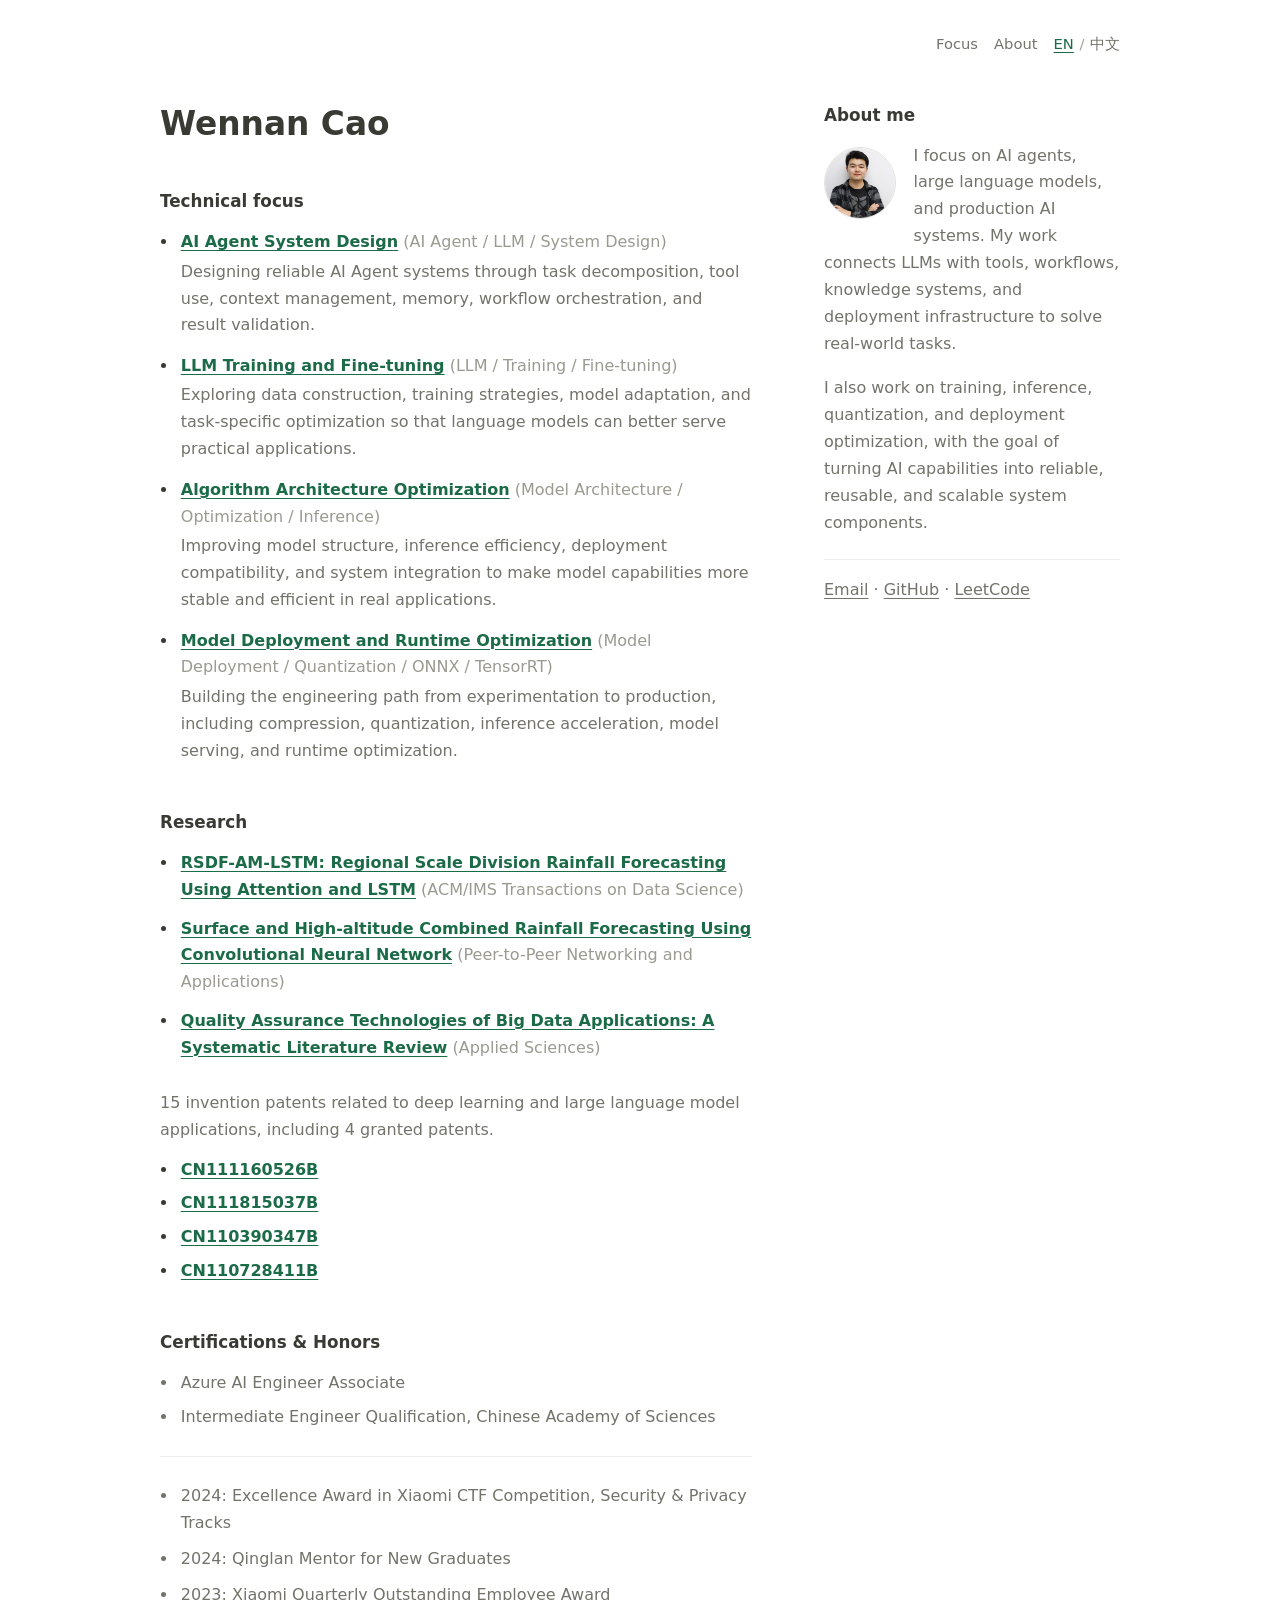
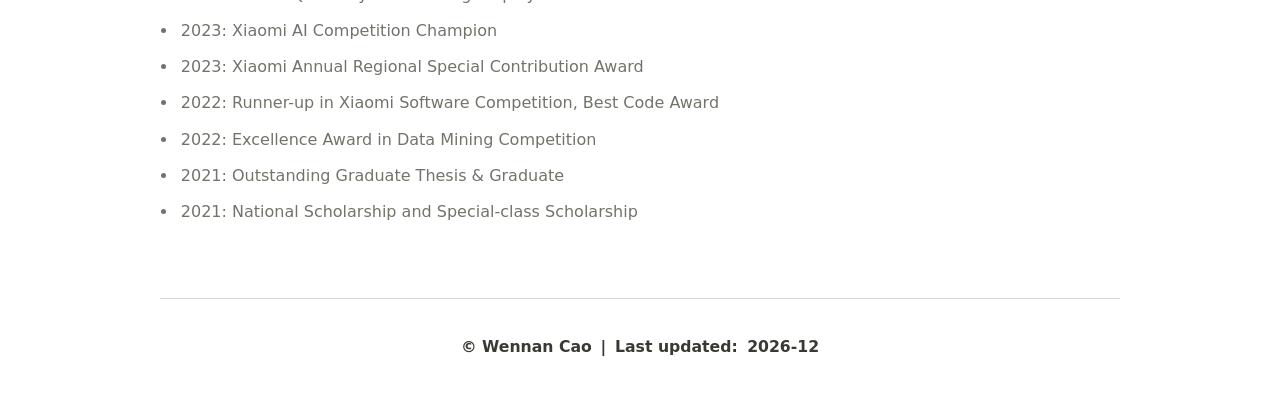
==== index.html @ 6ce7d452 "Refine CTF honor wording" ====
<!doctype html>
<html lang="en">
  <head>
    <meta charset="utf-8" />
    <meta name="viewport" content="width=device-width, initial-scale=1" />
    <meta
      name="description"
      content="Personal website of Wennan Cao, focusing on AI Agent systems, LLM training, algorithm architecture optimization, model deployment, research, patents, certifications, honors, and AI engineering."
    />
    <meta
      name="keywords"
      content="Wennan Cao, AI Engineer, AI Agent, LLM Training, Model Deployment, AI Engineering, Research, Patents, Certifications, Honors"
    />
    <meta property="og:title" content="Wennan Cao / Cao Wennan" />
    <meta
      property="og:description"
      content="Personal website of Wennan Cao, focusing on AI Agent systems, LLM training, algorithm architecture optimization, model deployment, research, patents, certifications, honors, and AI engineering."
    />
    <meta property="og:type" content="website" />
    <meta property="og:url" content="https://wennancao.com/" />
    <meta name="theme-color" content="#ffffff" />
    <title>Wennan Cao / Cao Wennan</title>
    <link rel="stylesheet" href="styles.css?v=20260615-2" />
  </head>
  <body>
    <a class="skip-link" href="#content">Skip to content</a>

    <header class="site-header" aria-label="Site header">
      <nav class="top-links" aria-label="Primary navigation">
        <a href="#focus" data-i18n="navFocus">Focus</a>
        <a href="#about" data-i18n="navAbout">About</a>
        <div class="language-switch" aria-label="Language switch">
          <button type="button" class="language-option is-active" data-lang="en">EN</button>
          <span aria-hidden="true">/</span>
          <button type="button" class="language-option" data-lang="zh">中文</button>
        </div>
      </nav>
    </header>

    <main id="content" class="page-shell">
      <article class="main-column">
        <section class="intro" aria-labelledby="page-title">
          <h1 id="page-title" data-i18n="title">Wennan Cao</h1>
        </section>

        <section class="prose-section" id="focus" aria-labelledby="focus-title">
          <h2 id="focus-title">
            <a href="#focus" data-i18n="focusTitle">Technical focus</a>
          </h2>
          <ul class="archive-list" data-list="focus"></ul>
        </section>

        <section class="prose-section research-section" id="research" aria-labelledby="research-title">
          <h2 id="research-title">
            <a href="#research" data-i18n="researchTitle">Research</a>
          </h2>

          <ul class="archive-list research-list" data-list="publications"></ul>
          <p class="research-intro" data-i18n="patentsIntro">
            15 invention patents related to deep learning and large language
            model applications, including 4 granted patents.
          </p>
          <ul class="archive-list compact-list" data-list="patents"></ul>
        </section>

        <section class="prose-section credentials-section" id="credentials" aria-labelledby="credentials-title">
          <h2 id="credentials-title">
            <a href="#credentials" data-i18n="credentialsTitle">Certifications &amp; Honors</a>
          </h2>

          <ul class="archive-list compact-list" data-list="certifications"></ul>
          <hr class="credentials-divider" />
          <ul class="archive-list honors-list" data-list="honors"></ul>
        </section>
      </article>

      <aside class="side-column" id="about" aria-labelledby="about-title">
        <section class="about-panel">
          <h2 id="about-title">
            <a href="#about" data-i18n="aboutTitle">About me</a>
          </h2>
          <img
            class="avatar"
            src="assets/wennan-cao.png"
            alt="Portrait of Wennan Cao"
            width="120"
            height="120"
          />
          <div class="about-copy" data-i18n-html="aboutBody">
            <p>
              I focus on AI agents, large language models, and production AI
              systems. My work connects LLMs with tools, workflows, knowledge
              systems, and deployment infrastructure to solve real-world tasks.
            </p>
            <p>
              I also work on training, inference, quantization, and deployment
              optimization, with the goal of turning AI capabilities into
              reliable, reusable, and scalable system components.
            </p>
          </div>
          <hr />
          <p class="social-links" aria-label="Social links">
            <a href="mailto:wennancao61@gmail.com">Email</a>
            <span aria-hidden="true">&middot;</span>
            <a href="https://github.com/GCSimba" rel="noreferrer">GitHub</a>
            <span aria-hidden="true">&middot;</span>
            <a href="https://leetcode.cn/u/g1gc/" rel="noreferrer">LeetCode</a>
          </p>
        </section>
      </aside>
    </main>

    <footer class="site-footer">
      <p class="footer-signature">
        <span>© Wennan Cao</span>
        <span class="footer-divider" aria-hidden="true">|</span>
        <span>
          <span data-i18n="lastUpdated">Last updated:</span>
          <time class="last-updated"></time>
        </span>
      </p>
    </footer>

    <script src="script.js?v=20260615-2"></script>
  </body>
</html>
---- styles.css ----
:root {
  color-scheme: light;
  --bg: #ffffff;
  --fg: #393a34;
  --muted: #73736b;
  --soft: #efefeb;
  --soft-bg: #f8f8f5;
  --accent: #1c6b48;
  --accent-soft: #e7f0eb;
  --selection: #dfe9e3;
  --max-width: 960px;
}

* {
  box-sizing: border-box;
}

html {
  scroll-behavior: smooth;
}

body {
  min-height: 100vh;
  margin: 0;
  background: var(--bg);
  color: var(--fg);
  font-family:
    "Geist",
    "Inter",
    ui-sans-serif,
    system-ui,
    -apple-system,
    BlinkMacSystemFont,
    "Segoe UI",
    sans-serif;
  font-size: 16px;
  line-height: 1.68;
  letter-spacing: 0;
}

::selection {
  background: var(--selection);
}

a {
  color: var(--accent);
  text-decoration-line: underline;
  text-decoration-thickness: 1px;
  text-underline-offset: 0.18em;
  transition:
    color 160ms ease,
    text-decoration-color 160ms ease,
    background-color 160ms ease;
}

a:hover {
  color: #124a32;
  text-decoration-color: transparent;
}

button {
  font: inherit;
}

.skip-link {
  position: absolute;
  top: 1rem;
  left: 1rem;
  z-index: 10;
  transform: translateY(-160%);
  background: var(--fg);
  color: var(--bg);
  padding: 0.45rem 0.65rem;
  text-decoration: none;
}

.skip-link:focus {
  transform: translateY(0);
}

.site-header,
.page-shell,
.site-footer {
  width: min(calc(100% - 32px), var(--max-width));
  margin-inline: auto;
}

.site-header {
  display: flex;
  align-items: center;
  justify-content: flex-end;
  gap: 1rem;
  padding-block: 2rem 3rem;
}

.top-links {
  display: flex;
  align-items: center;
  gap: 1rem;
  color: var(--muted);
  font-size: 0.92rem;
}

.top-links a {
  color: inherit;
  text-decoration-color: transparent;
}

.top-links a:hover {
  color: var(--accent);
}

.language-switch {
  display: inline-flex;
  align-items: center;
  gap: 0.35rem;
  color: #a2a29a;
  white-space: nowrap;
}

.language-option {
  border: 0;
  padding: 0;
  background: transparent;
  color: var(--muted);
  cursor: pointer;
  text-decoration-line: underline;
  text-decoration-color: transparent;
  text-decoration-thickness: 1px;
  text-underline-offset: 0.18em;
}

.language-option:hover,
.language-option.is-active {
  color: var(--accent);
  text-decoration-color: currentColor;
}

.page-shell {
  display: grid;
  grid-template-columns: minmax(0, 2fr) minmax(220px, 1fr);
  gap: 4.5rem;
  align-items: start;
}

.main-column,
.side-column {
  min-width: 0;
}

h1,
h2,
p {
  overflow-wrap: anywhere;
}

h1 {
  margin: 0;
  color: var(--fg);
  font-size: 2.05rem;
  font-weight: 560;
  line-height: 1.18;
}

h2 {
  margin: 3rem 0 1rem;
  color: var(--fg);
  font-size: 1.05rem;
  font-weight: 560;
  line-height: 1.3;
}

h2 a {
  color: inherit;
  text-decoration: none;
}

h2 a:hover {
  color: var(--accent);
}

.prose-section:first-of-type h2,
.about-panel h2 {
  margin-top: 0;
}

.archive-list {
  display: grid;
  gap: 0.86rem;
  margin: 0;
  padding-left: 1.15rem;
}

.archive-list li {
  padding-left: 0.15rem;
}

.archive-list strong {
  font-weight: 610;
}

.archive-list .meta {
  color: #9a9a91;
}

.archive-list p {
  margin: 0.16rem 0 0;
  color: var(--muted);
}

.research-list {
  gap: 0.72rem;
}

.research-intro {
  margin: 1.8rem 0 0.8rem;
  color: var(--muted);
}

.compact-list {
  gap: 0.42rem;
}

.credentials-divider {
  margin: 1.6rem 0;
  border: 0;
  border-top: 1px solid var(--soft);
}

.credentials-section .archive-list {
  color: var(--muted);
}

.honors-list {
  gap: 0.58rem;
}

.side-column {
  position: sticky;
  top: 2rem;
}

.about-panel {
  color: var(--muted);
}

.about-panel h2 {
  color: var(--fg);
}

.avatar {
  float: left;
  display: block;
  width: 4.5rem;
  height: 4.5rem;
  margin: 0.25rem 1.1rem 0.45rem 0;
  border: 1px solid #e2e2dc;
  border-radius: 999px;
  object-fit: cover;
  object-position: 50% 24%;
}

.about-copy p {
  margin-block: 0 1.1rem;
}

.about-panel hr {
  clear: both;
  margin: 1.4rem 0 1.1rem;
  border: 0;
  border-top: 1px solid var(--soft);
}

.social-links {
  color: var(--muted);
}

.social-links a {
  color: inherit;
}

.social-links a:hover {
  color: var(--accent);
}

.site-footer {
  display: grid;
  place-items: center;
  margin-top: 4.5rem;
  padding-block: 2.2rem 2.5rem;
  border-top: 1px solid #d6d6d0;
  color: var(--fg);
  font-size: 0.98rem;
  font-weight: 560;
  text-align: center;
}

.site-footer p {
  margin: 0;
}

.footer-signature {
  display: flex;
  width: 100%;
  justify-content: center;
  align-items: baseline;
  gap: 0.55rem;
  flex-wrap: wrap;
  text-align: center;
}

.last-updated {
  margin-left: 0.25rem;
}

@media (max-width: 760px) {
  .site-header {
    align-items: flex-start;
    padding-block: 1.4rem 2.25rem;
  }

  .top-links {
    flex-wrap: wrap;
    justify-content: flex-start;
    row-gap: 0.45rem;
  }

  .page-shell {
    grid-template-columns: 1fr;
    gap: 3.2rem;
  }

  .side-column {
    position: static;
  }

  h1 {
    font-size: 1.85rem;
  }
}

@media (max-width: 520px) {
  .site-header,
  .page-shell,
  .site-footer {
    width: min(calc(100% - 28px), var(--max-width));
  }

  .site-header {
    justify-content: flex-start;
  }

  .top-links {
    justify-content: flex-start;
    gap: 0.78rem;
    font-size: 0.9rem;
  }

  h2 {
    margin-top: 2.6rem;
  }

  .site-footer {
    margin-top: 3.5rem;
    padding-block: 1.8rem 2rem;
    font-size: 0.92rem;
  }

  .footer-divider {
    display: none;
  }

  .footer-signature {
    flex-direction: column;
    align-items: center;
    gap: 0.15rem;
  }
}
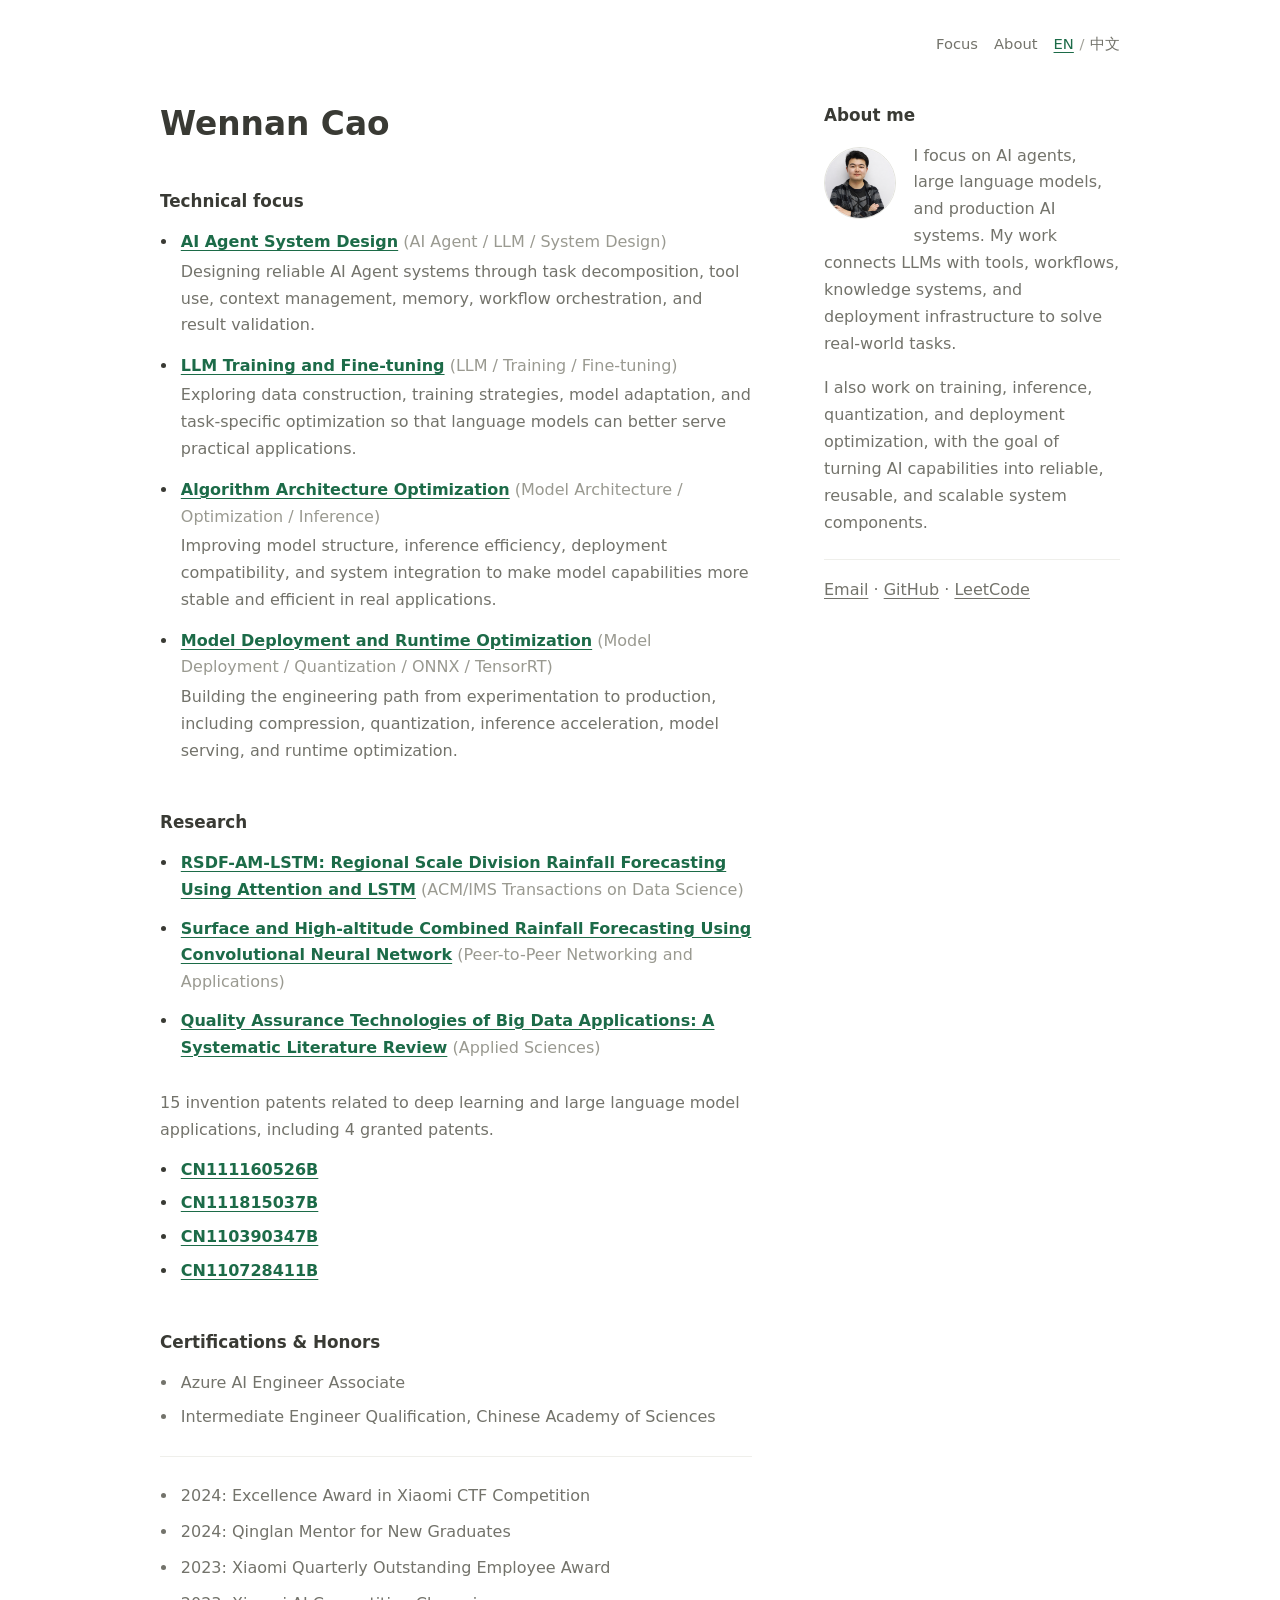
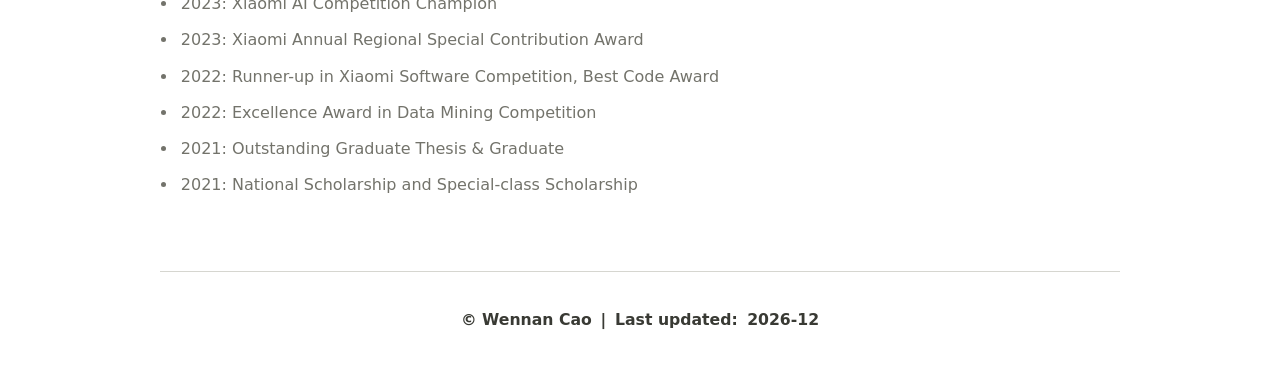
==== commit d34f2316: "Shorten English CTF honor" ====
--- a/index.html
+++ b/index.html
@@ -20,7 +20,7 @@
     <meta property="og:url" content="https://wennancao.com/" />
     <meta name="theme-color" content="#ffffff" />
     <title>Wennan Cao / Cao Wennan</title>
-    <link rel="stylesheet" href="styles.css?v=20260615-2" />
+    <link rel="stylesheet" href="styles.css?v=20260615-3" />
   </head>
   <body>
     <a class="skip-link" href="#content">Skip to content</a>
@@ -121,6 +121,6 @@
       </p>
     </footer>
 
-    <script src="script.js?v=20260615-2"></script>
+    <script src="script.js?v=20260615-3"></script>
   </body>
 </html>
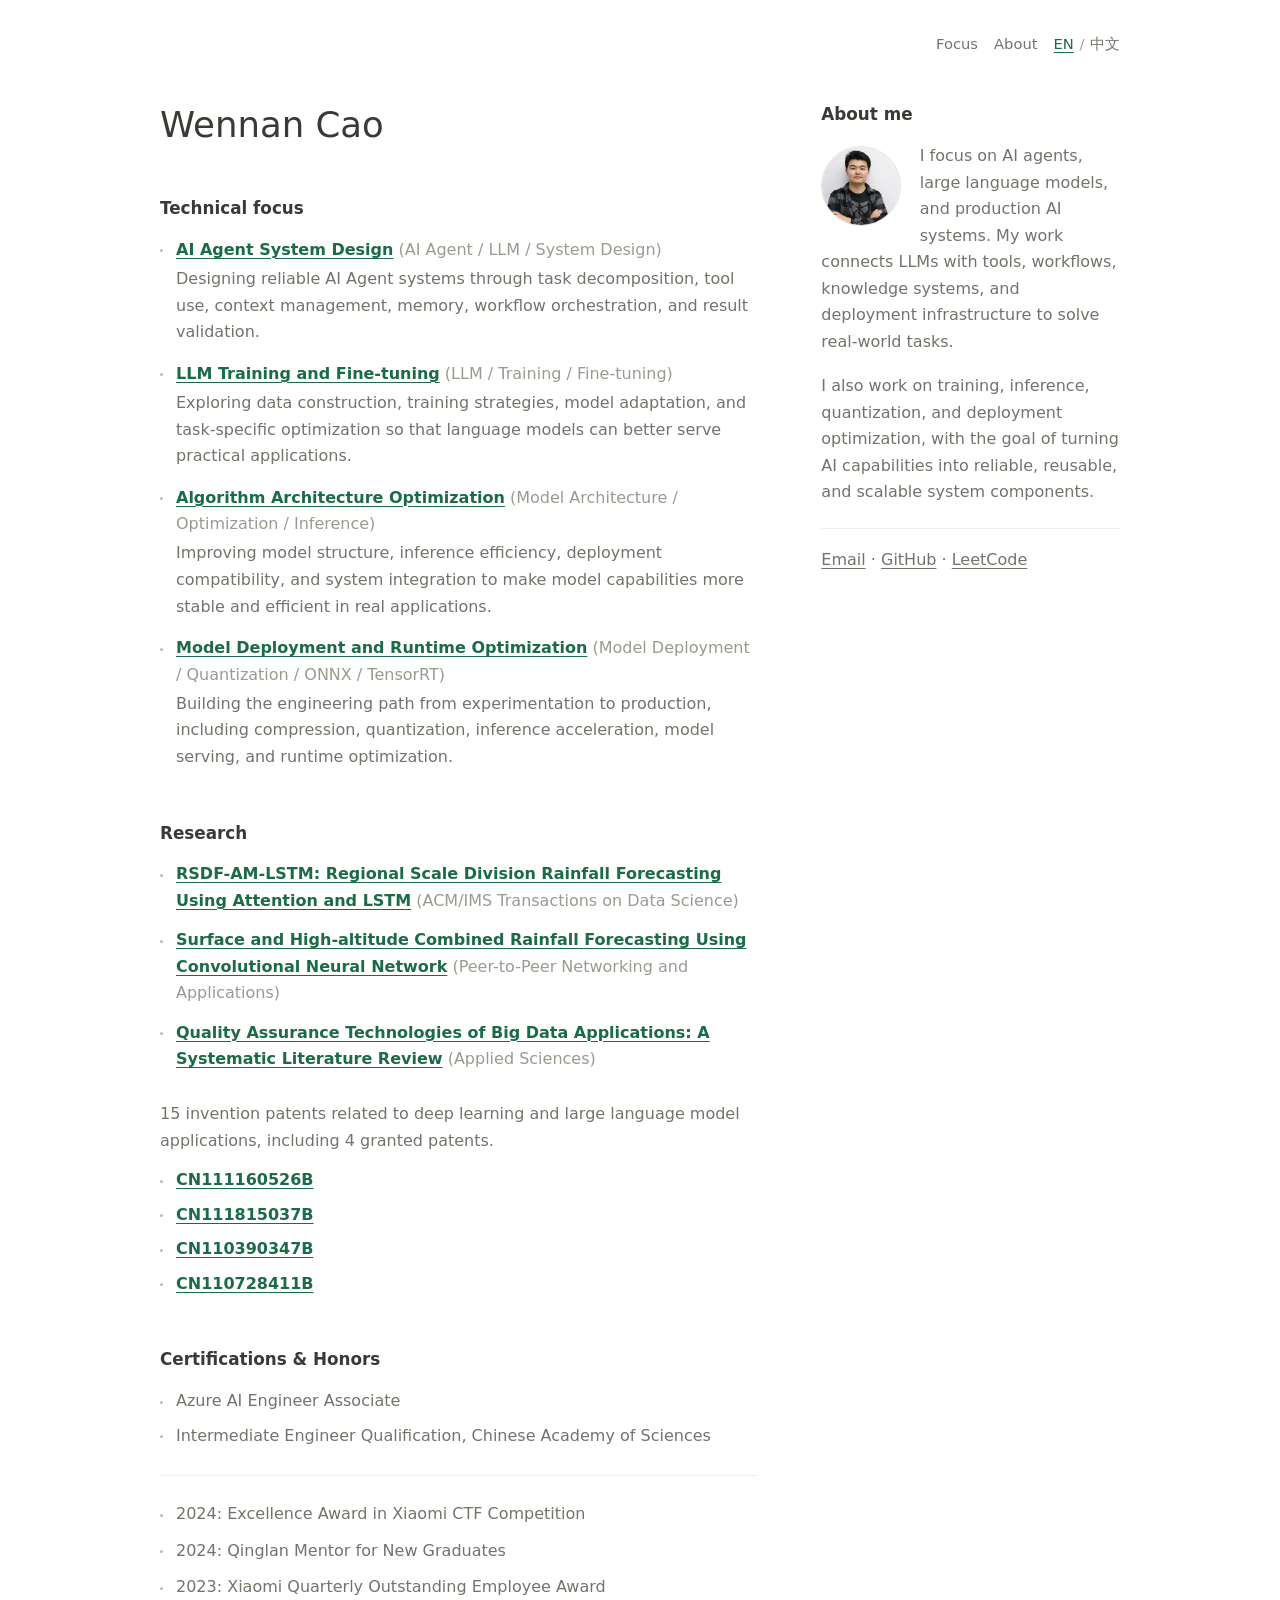
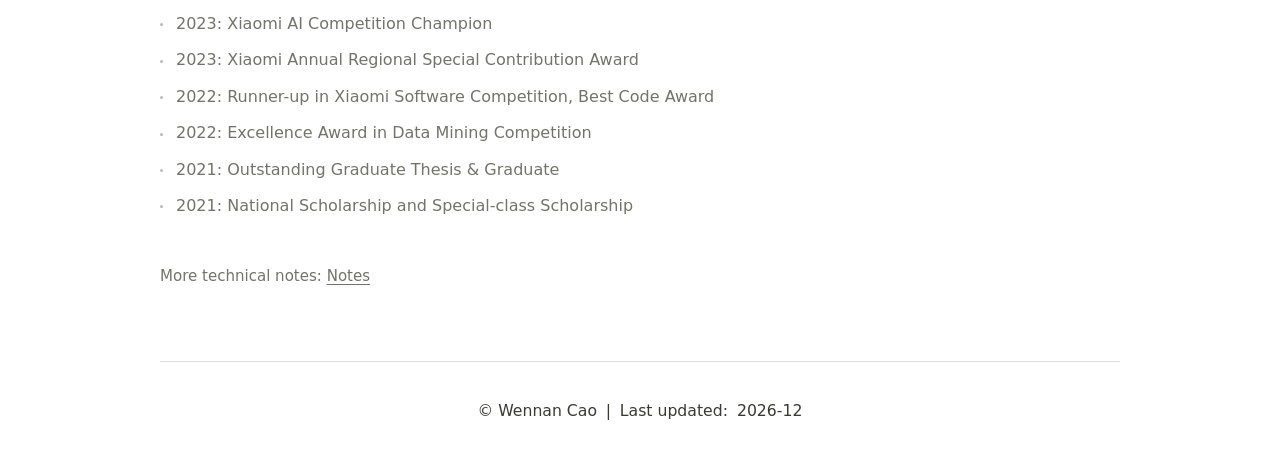
==== commit e118072f: "Refine archive style and add lightweight notes" ====
--- a/index.html
+++ b/index.html
@@ -20,7 +20,7 @@
     <meta property="og:url" content="https://wennancao.com/" />
     <meta name="theme-color" content="#ffffff" />
     <title>Wennan Cao / Cao Wennan</title>
-    <link rel="stylesheet" href="styles.css?v=20260615-3" />
+    <link rel="stylesheet" href="styles.css?v=20260623-1" />
   </head>
   <body>
     <a class="skip-link" href="#content">Skip to content</a>
@@ -72,6 +72,10 @@
           <hr class="credentials-divider" />
           <ul class="archive-list honors-list" data-list="honors"></ul>
         </section>
+
+        <p class="notes-entry" data-i18n-html="notesEntry">
+          More technical notes: <a href="/notes/">Notes</a>
+        </p>
       </article>
 
       <aside class="side-column" id="about" aria-labelledby="about-title">
@@ -121,6 +125,6 @@
       </p>
     </footer>
 
-    <script src="script.js?v=20260615-3"></script>
+    <script src="script.js?v=20260623-1"></script>
   </body>
 </html>
--- a/styles.css
+++ b/styles.css
@@ -5,6 +5,7 @@
   --muted: #73736b;
   --soft: #efefeb;
   --soft-bg: #f8f8f5;
+  --hairline: #deded7;
   --accent: #1c6b48;
   --accent-soft: #e7f0eb;
   --selection: #dfe9e3;
@@ -34,7 +35,7 @@
     "Segoe UI",
     sans-serif;
   font-size: 16px;
-  line-height: 1.68;
+  line-height: 1.66;
   letter-spacing: 0;
 }
 
@@ -139,7 +140,7 @@
 .page-shell {
   display: grid;
   grid-template-columns: minmax(0, 2fr) minmax(220px, 1fr);
-  gap: 4.5rem;
+  gap: 4rem;
   align-items: start;
 }
 
@@ -157,13 +158,13 @@
 h1 {
   margin: 0;
   color: var(--fg);
-  font-size: 2.05rem;
-  font-weight: 560;
+  font-size: 2.22rem;
+  font-weight: 520;
   line-height: 1.18;
 }
 
 h2 {
-  margin: 3rem 0 1rem;
+  margin: 3.25rem 0 1.05rem;
   color: var(--fg);
   font-size: 1.05rem;
   font-weight: 560;
@@ -186,13 +187,26 @@
 
 .archive-list {
   display: grid;
-  gap: 0.86rem;
+  gap: 0.95rem;
+  list-style: none;
   margin: 0;
-  padding-left: 1.15rem;
+  padding-left: 0;
 }
 
 .archive-list li {
-  padding-left: 0.15rem;
+  position: relative;
+  padding-left: 1rem;
+}
+
+.archive-list li::before {
+  position: absolute;
+  top: 0.78em;
+  left: 0;
+  width: 3px;
+  height: 3px;
+  border-radius: 999px;
+  background: #b9bab2;
+  content: "";
 }
 
 .archive-list strong {
@@ -209,7 +223,7 @@
 }
 
 .research-list {
-  gap: 0.72rem;
+  gap: 0.8rem;
 }
 
 .research-intro {
@@ -218,7 +232,7 @@
 }
 
 .compact-list {
-  gap: 0.42rem;
+  gap: 0.5rem;
 }
 
 .credentials-divider {
@@ -232,7 +246,21 @@
 }
 
 .honors-list {
-  gap: 0.58rem;
+  gap: 0.62rem;
+}
+
+.notes-entry {
+  margin: 2.8rem 0 0;
+  color: var(--muted);
+  font-size: 0.94rem;
+}
+
+.notes-entry a {
+  color: inherit;
+}
+
+.notes-entry a:hover {
+  color: var(--accent);
 }
 
 .side-column {
@@ -251,9 +279,9 @@
 .avatar {
   float: left;
   display: block;
-  width: 4.5rem;
-  height: 4.5rem;
-  margin: 0.25rem 1.1rem 0.45rem 0;
+  width: 5rem;
+  height: 5rem;
+  margin: 0.2rem 1.15rem 0.5rem 0;
   border: 1px solid #e2e2dc;
   border-radius: 999px;
   object-fit: cover;
@@ -288,11 +316,52 @@
   place-items: center;
   margin-top: 4.5rem;
   padding-block: 2.2rem 2.5rem;
-  border-top: 1px solid #d6d6d0;
+  border-top: 1px solid var(--hairline);
   color: var(--fg);
   font-size: 0.98rem;
-  font-weight: 560;
+  font-weight: 520;
   text-align: center;
+}
+
+.notes-page .page-shell {
+  display: block;
+  max-width: 760px;
+}
+
+.notes-page .intro {
+  margin-bottom: 2.8rem;
+}
+
+.notes-lede {
+  max-width: 62ch;
+  margin: 0.85rem 0 0;
+  color: var(--muted);
+}
+
+.notes-index {
+  margin-top: 2.4rem;
+}
+
+.notes-index h2 {
+  margin-top: 0;
+}
+
+.notes-index .archive-list {
+  gap: 1.15rem;
+}
+
+.back-link {
+  margin-top: 3rem;
+  color: var(--muted);
+  font-size: 0.94rem;
+}
+
+.back-link a {
+  color: inherit;
+}
+
+.back-link a:hover {
+  color: var(--accent);
 }
 
 .site-footer p {
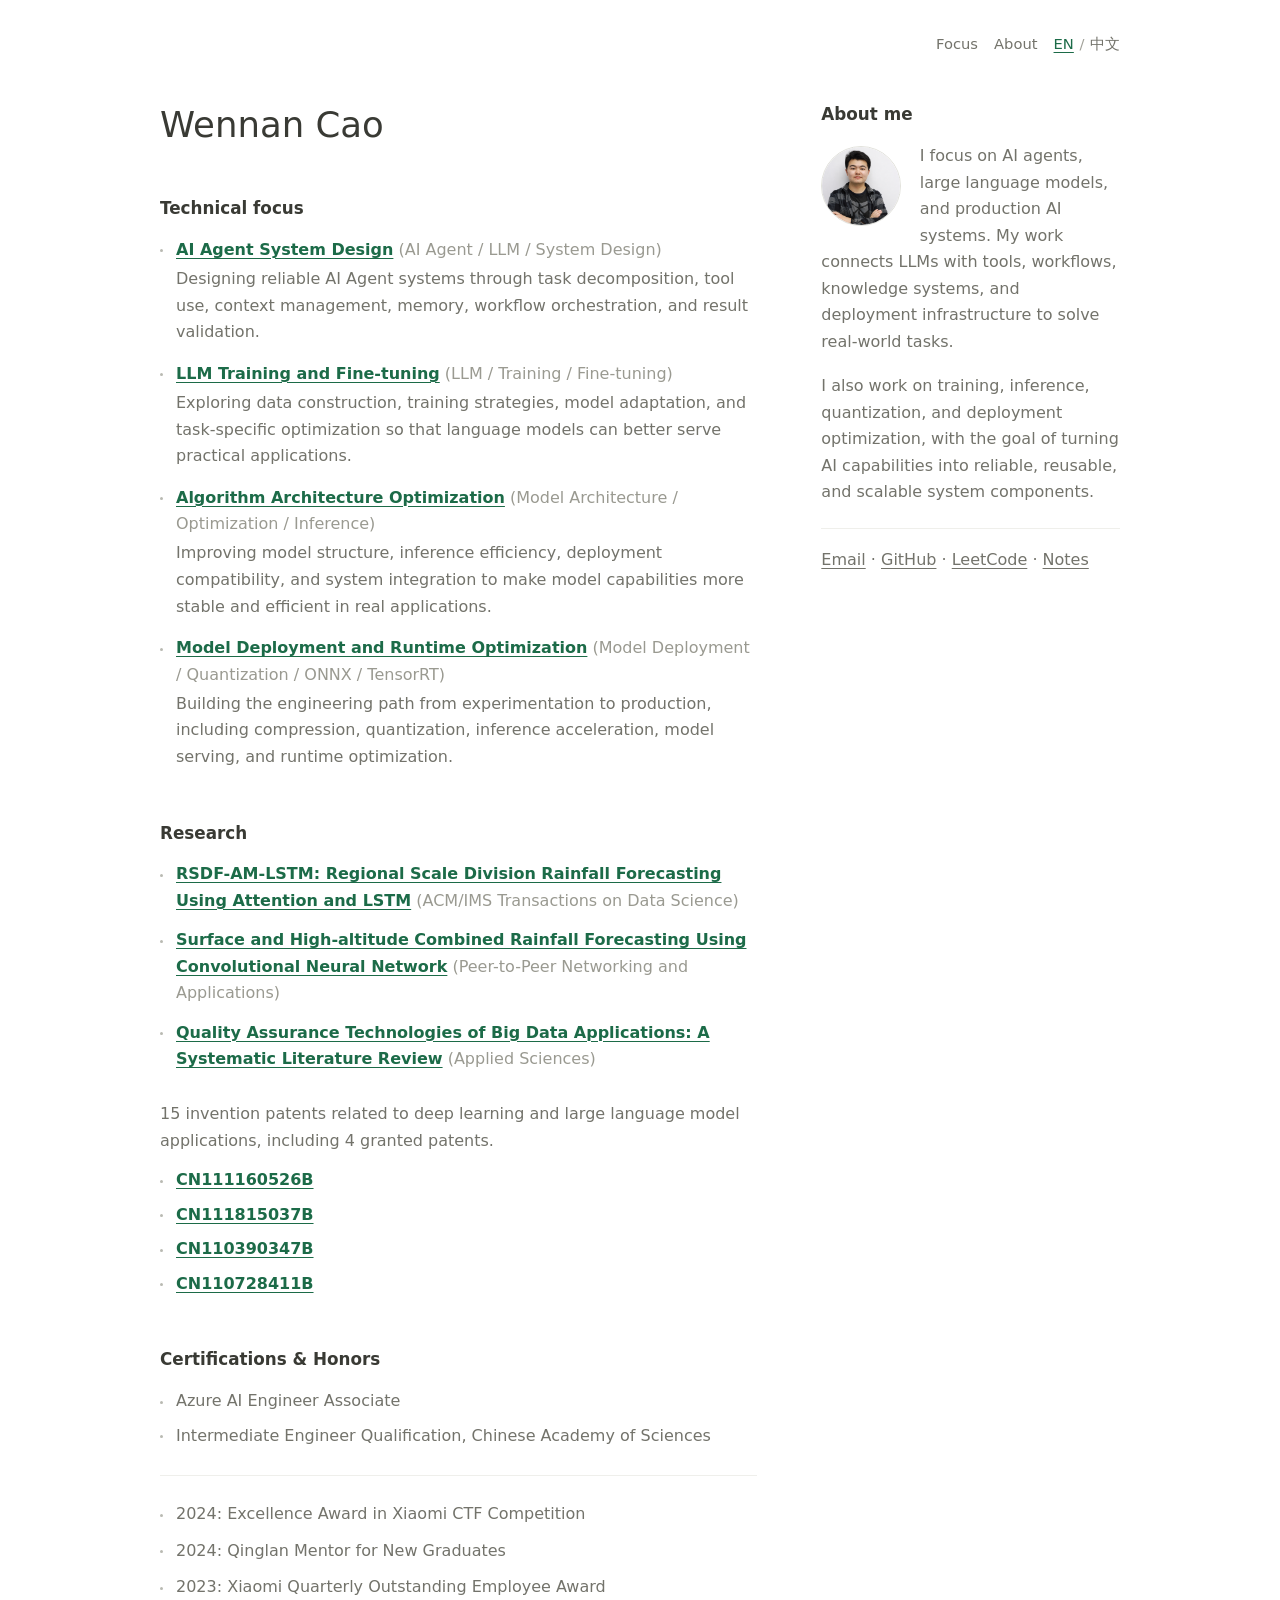
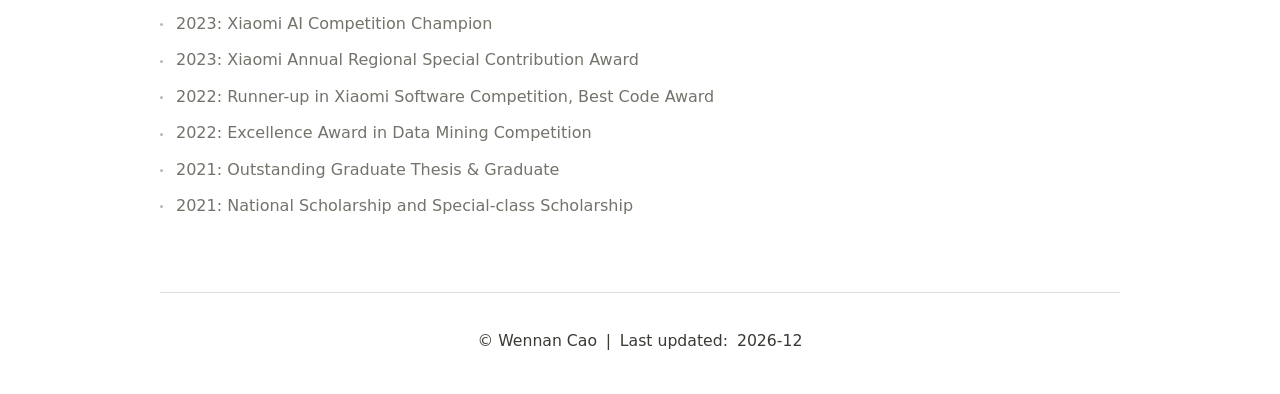
==== commit 2e2b9f92: "Publish WeRead knowledge cards" ====
--- a/index.html
+++ b/index.html
@@ -19,8 +19,11 @@
     <meta property="og:type" content="website" />
     <meta property="og:url" content="https://wennancao.com/" />
     <meta name="theme-color" content="#ffffff" />
+    <link rel="icon" href="/favicon.ico?v=20260623-round" sizes="any" />
+    <link rel="icon" type="image/png" href="/assets/favicon-32.png?v=20260623-round" />
+    <link rel="apple-touch-icon" href="/assets/apple-touch-icon.png?v=20260623-round" />
     <title>Wennan Cao / Cao Wennan</title>
-    <link rel="stylesheet" href="styles.css?v=20260623-1" />
+    <link rel="stylesheet" href="styles.css?v=20260623-4" />
   </head>
   <body>
     <a class="skip-link" href="#content">Skip to content</a>
@@ -73,9 +76,6 @@
           <ul class="archive-list honors-list" data-list="honors"></ul>
         </section>
 
-        <p class="notes-entry" data-i18n-html="notesEntry">
-          More technical notes: <a href="/notes/">Notes</a>
-        </p>
       </article>
 
       <aside class="side-column" id="about" aria-labelledby="about-title">
@@ -109,6 +109,8 @@
             <a href="https://github.com/GCSimba" rel="noreferrer">GitHub</a>
             <span aria-hidden="true">&middot;</span>
             <a href="https://leetcode.cn/u/g1gc/" rel="noreferrer">LeetCode</a>
+            <span aria-hidden="true">&middot;</span>
+            <a href="/notes/">Notes</a>
           </p>
         </section>
       </aside>
@@ -125,6 +127,6 @@
       </p>
     </footer>
 
-    <script src="script.js?v=20260623-1"></script>
+    <script src="script.js?v=20260623-4"></script>
   </body>
 </html>
--- a/styles.css
+++ b/styles.css
@@ -249,20 +249,6 @@
   gap: 0.62rem;
 }
 
-.notes-entry {
-  margin: 2.8rem 0 0;
-  color: var(--muted);
-  font-size: 0.94rem;
-}
-
-.notes-entry a {
-  color: inherit;
-}
-
-.notes-entry a:hover {
-  color: var(--accent);
-}
-
 .side-column {
   position: sticky;
   top: 2rem;
@@ -325,7 +311,13 @@
 
 .notes-page .page-shell {
   display: block;
-  max-width: 760px;
+  max-width: 860px;
+}
+
+.notes-page {
+  background:
+    linear-gradient(180deg, rgba(248, 248, 245, 0.86), rgba(255, 255, 255, 0) 19rem),
+    var(--bg);
 }
 
 .notes-page .intro {
@@ -347,7 +339,347 @@
 }
 
 .notes-index .archive-list {
-  gap: 1.15rem;
+  grid-template-columns: repeat(auto-fit, minmax(230px, 1fr));
+  gap: 1rem;
+}
+
+.notes-index .archive-list li {
+  min-height: 13rem;
+  padding: 1.05rem 1.05rem 1.12rem;
+  border: 1.5px solid rgba(188, 194, 184, 0.9);
+  border-radius: 8px;
+  background:
+    linear-gradient(180deg, rgba(255, 255, 255, 0.86), rgba(255, 255, 255, 0.54)),
+    rgba(255, 255, 255, 0.72);
+  box-shadow:
+    inset 0 1px 0 rgba(255, 255, 255, 0.92),
+    inset 0 0 0 1px rgba(255, 255, 255, 0.42),
+    0 14px 34px rgba(42, 46, 38, 0.075),
+    0 1px 2px rgba(42, 46, 38, 0.06);
+  backdrop-filter: blur(14px) saturate(1.08);
+  -webkit-backdrop-filter: blur(14px) saturate(1.08);
+  transition:
+    border-color 160ms ease,
+    background-color 160ms ease,
+    box-shadow 160ms ease,
+    transform 160ms ease;
+}
+
+.notes-index .archive-list li::before {
+  content: none;
+}
+
+.notes-index .archive-list li:hover {
+  border-color: rgba(28, 107, 72, 0.42);
+  background-color: rgba(255, 255, 255, 0.86);
+  box-shadow:
+    inset 0 1px 0 rgba(255, 255, 255, 0.96),
+    inset 0 0 0 1px rgba(255, 255, 255, 0.54),
+    0 18px 46px rgba(42, 46, 38, 0.1),
+    0 1px 3px rgba(42, 46, 38, 0.07);
+  transform: translateY(-1px);
+}
+
+.notes-index .archive-list strong,
+.notes-index .archive-list .meta,
+.notes-index .archive-list p {
+  display: block;
+}
+
+.notes-index .archive-list .meta {
+  margin-top: 0.42rem;
+}
+
+.notes-index .archive-list p {
+  margin-top: 0.75rem;
+}
+
+.sr-only {
+  position: absolute;
+  width: 1px;
+  height: 1px;
+  padding: 0;
+  margin: -1px;
+  overflow: hidden;
+  clip: rect(0, 0, 0, 0);
+  white-space: nowrap;
+  border: 0;
+}
+
+.notes-hero {
+  max-width: 720px;
+}
+
+.eyebrow,
+.card-kicker {
+  margin: 0 0 0.55rem;
+  color: var(--accent);
+  font-size: 0.76rem;
+  font-weight: 700;
+  letter-spacing: 0.12em;
+  text-transform: uppercase;
+}
+
+.card-controls {
+  display: grid;
+  gap: 0.9rem;
+  margin: 2.4rem 0 1.35rem;
+}
+
+.card-controls input {
+  width: min(100%, 34rem);
+  padding: 0.72rem 0.88rem;
+  border: 1px solid var(--hairline);
+  border-radius: 7px;
+  background: rgba(255, 255, 255, 0.88);
+  color: var(--fg);
+  font: inherit;
+  outline: none;
+}
+
+.card-controls input:focus {
+  border-color: rgba(28, 107, 72, 0.62);
+  box-shadow: 0 0 0 3px rgba(28, 107, 72, 0.09);
+}
+
+.tag-filters {
+  display: flex;
+  flex-wrap: wrap;
+  gap: 0.5rem;
+}
+
+.tag-filter {
+  padding: 0.28rem 0.7rem;
+  border: 1px solid var(--hairline);
+  border-radius: 999px;
+  background: var(--bg);
+  color: var(--muted);
+  cursor: pointer;
+}
+
+.tag-filter:hover,
+.tag-filter.is-active {
+  border-color: var(--accent);
+  background: var(--accent-soft);
+  color: var(--accent);
+}
+
+.knowledge-grid {
+  display: grid;
+  grid-template-columns: repeat(auto-fit, minmax(min(100%, 270px), 1fr));
+  gap: 1rem;
+}
+
+.knowledge-card {
+  min-width: 0;
+}
+
+.knowledge-card-link {
+  display: flex;
+  min-height: 16rem;
+  height: 100%;
+  flex-direction: column;
+  padding: 1.2rem;
+  border: 1px solid rgba(188, 194, 184, 0.9);
+  border-radius: 9px;
+  background: rgba(255, 255, 255, 0.76);
+  box-shadow: 0 12px 34px rgba(42, 46, 38, 0.065);
+  color: var(--fg);
+  text-decoration: none;
+  transition: transform 160ms ease, border-color 160ms ease, box-shadow 160ms ease;
+}
+
+.knowledge-card-link:hover {
+  border-color: rgba(28, 107, 72, 0.45);
+  color: var(--fg);
+  box-shadow: 0 18px 46px rgba(42, 46, 38, 0.1);
+  transform: translateY(-2px);
+}
+
+.knowledge-card h2 {
+  margin: 0;
+  font-size: 1.16rem;
+  line-height: 1.4;
+}
+
+.knowledge-card p {
+  margin: 0.72rem 0 1rem;
+  color: var(--muted);
+}
+
+.card-tags {
+  display: flex;
+  flex-wrap: wrap;
+  gap: 0.38rem;
+  padding: 0;
+  margin: auto 0 0;
+  list-style: none;
+}
+
+.card-tags li {
+  padding: 0.18rem 0.5rem;
+  border-radius: 999px;
+  background: var(--soft-bg);
+  color: var(--muted);
+  font-size: 0.76rem;
+}
+
+.card-source {
+  margin-top: 0.7rem;
+  color: #98988f;
+  font-size: 0.78rem;
+}
+
+.notes-empty {
+  padding: 2rem;
+  border: 1px dashed var(--hairline);
+  border-radius: 8px;
+  color: var(--muted);
+  text-align: center;
+}
+
+.card-detail {
+  max-width: 760px;
+}
+
+.card-detail-header {
+  padding-bottom: 2rem;
+  border-bottom: 1px solid var(--hairline);
+}
+
+.card-detail-header h1 {
+  max-width: 20ch;
+}
+
+.card-deck {
+  max-width: 62ch;
+  color: var(--muted);
+  font-size: 1.05rem;
+}
+
+.card-detail-header .card-tags {
+  margin-top: 1rem;
+}
+
+.card-prose {
+  margin-top: 2.8rem;
+}
+
+.card-prose section + section {
+  margin-top: 2.5rem;
+}
+
+.card-prose h2,
+.source-list h2 {
+  margin: 0 0 0.75rem;
+  font-size: 1.05rem;
+}
+
+.card-prose p {
+  max-width: 68ch;
+}
+
+.card-prose .takeaway {
+  padding: 1.1rem 1.2rem;
+  border-left: 3px solid var(--accent);
+  background: var(--accent-soft);
+}
+
+.card-prose blockquote {
+  margin: 2.5rem 0 0;
+  padding: 0.25rem 0 0.25rem 1.2rem;
+  border-left: 1px solid var(--hairline);
+  color: var(--muted);
+  font-family: ui-serif, Georgia, "Times New Roman", serif;
+}
+
+.source-list {
+  margin-top: 3.2rem;
+  padding-top: 1.5rem;
+  border-top: 1px solid var(--hairline);
+}
+
+.source-book + .source-book {
+  margin-top: 1.75rem;
+}
+
+.source-book-meta {
+  margin: 0 0 0.75rem;
+  color: var(--muted);
+  font-size: 0.94rem;
+}
+
+.source-book-meta cite {
+  color: var(--ink);
+  font-style: normal;
+}
+
+.source-chapters {
+  display: grid;
+  gap: 0.6rem;
+}
+
+.source-chapter {
+  border: 1px solid var(--hairline);
+  border-radius: 0.45rem;
+  background: #fff;
+}
+
+.source-chapter summary {
+  display: flex;
+  align-items: baseline;
+  justify-content: space-between;
+  gap: 1rem;
+  padding: 0.85rem 1rem;
+  cursor: pointer;
+  line-height: 1.65;
+  list-style: none;
+}
+
+.source-chapter summary::-webkit-details-marker {
+  display: none;
+}
+
+.source-chapter summary::before {
+  content: "+";
+  flex: 0 0 auto;
+  color: var(--muted);
+  font-size: 1.1rem;
+  line-height: 1;
+}
+
+.source-chapter[open] summary::before {
+  content: "−";
+}
+
+.source-chapter-title {
+  flex: 1 1 auto;
+  color: var(--ink);
+}
+
+.source-count {
+  flex: 0 0 auto;
+  color: var(--muted);
+  font-size: 0.78rem;
+  white-space: nowrap;
+}
+
+.source-excerpts {
+  padding: 0 1rem 1rem 2.9rem;
+}
+
+.source-excerpt {
+  margin: 0;
+  color: var(--muted);
+  line-height: 1.75;
+  font-size: 0.94rem;
+  font-family: ui-serif, Georgia, "Times New Roman", serif;
+}
+
+.source-excerpt + .source-excerpt {
+  margin-top: 0.9rem;
+  padding-top: 0.9rem;
+  border-top: 1px solid var(--hairline);
 }
 
 .back-link {
